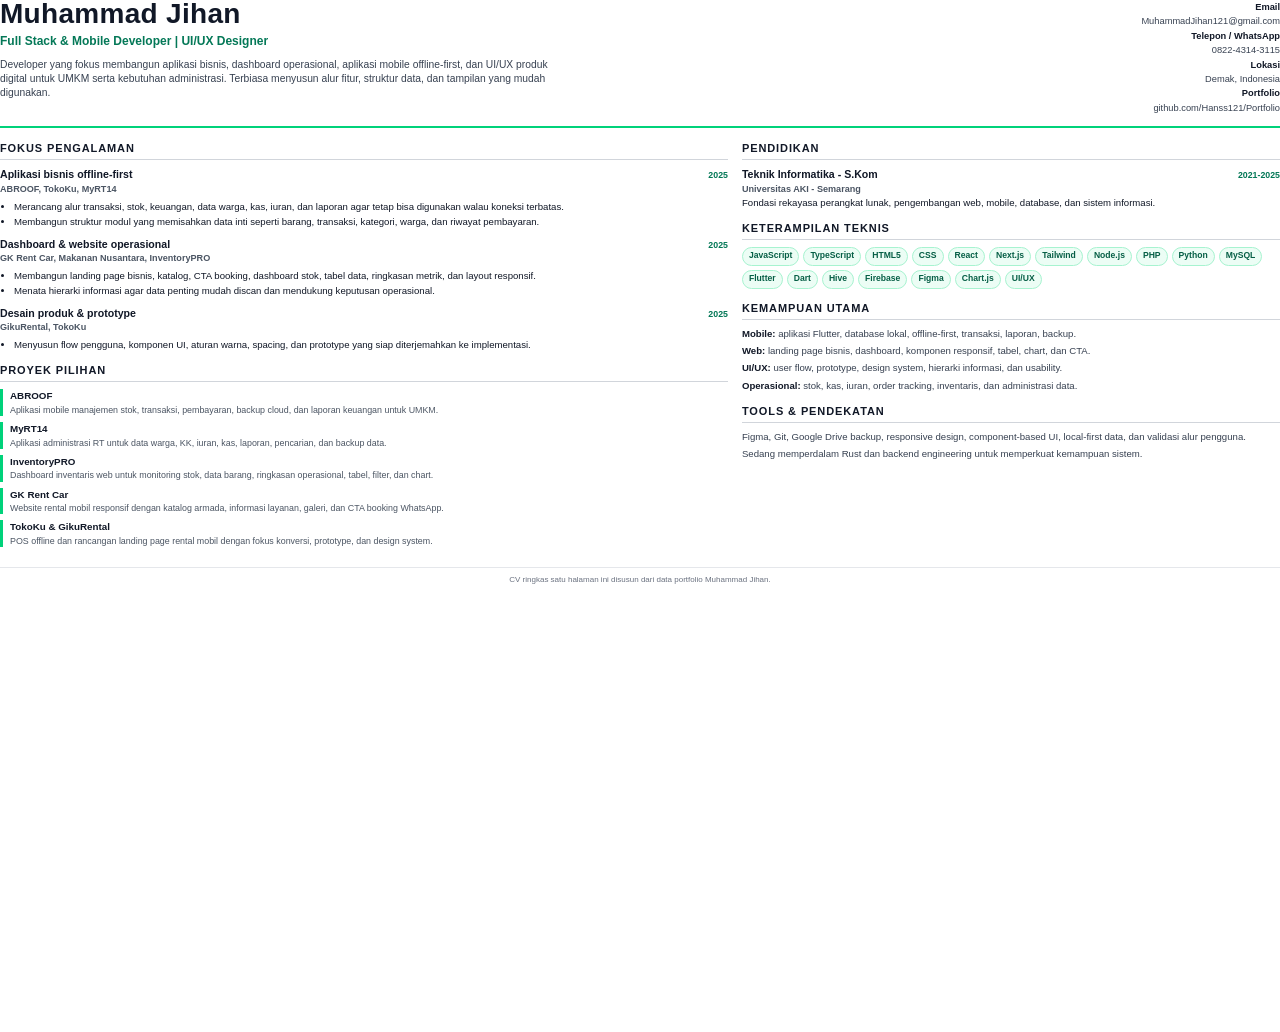
==== documents/muhammad-jihan-cv.html @ dbad5e5a "Add downloadable CV" ====
<!doctype html>
<html lang="id">
  <head>
    <meta charset="UTF-8" />
    <meta name="viewport" content="width=device-width, initial-scale=1.0" />
    <title>CV Muhammad Jihan</title>
    <style>
      @page {
        size: A4;
        margin: 12mm;
      }

      * {
        box-sizing: border-box;
      }

      body {
        color: #111827;
        font-family: Arial, Helvetica, sans-serif;
        font-size: 9.6px;
        line-height: 1.38;
        margin: 0;
      }

      h1,
      h2,
      h3,
      p {
        margin: 0;
      }

      .page {
        min-height: 273mm;
      }

      .header {
        align-items: flex-start;
        border-bottom: 2px solid #00d27a;
        display: flex;
        gap: 18px;
        justify-content: space-between;
        padding-bottom: 11px;
      }

      .name {
        font-size: 28px;
        font-weight: 800;
        letter-spacing: 0.3px;
        line-height: 1;
      }

      .role {
        color: #047857;
        font-size: 12px;
        font-weight: 700;
        margin-top: 5px;
      }

      .summary {
        color: #374151;
        font-size: 10.3px;
        margin-top: 8px;
        max-width: 560px;
      }

      .contact {
        color: #374151;
        font-size: 9.3px;
        line-height: 1.55;
        min-width: 210px;
        text-align: right;
      }

      .contact strong {
        color: #111827;
      }

      .grid {
        display: grid;
        gap: 14px;
        grid-template-columns: 1.15fr 0.85fr;
        margin-top: 13px;
      }

      .section {
        margin-bottom: 12px;
      }

      .section-title {
        border-bottom: 1px solid #d1d5db;
        color: #111827;
        font-size: 11px;
        font-weight: 800;
        letter-spacing: 0.9px;
        margin-bottom: 7px;
        padding-bottom: 3px;
        text-transform: uppercase;
      }

      .item {
        margin-bottom: 8px;
      }

      .item-head {
        align-items: baseline;
        display: flex;
        gap: 8px;
        justify-content: space-between;
      }

      .item-title {
        font-size: 10.6px;
        font-weight: 800;
      }

      .item-meta {
        color: #047857;
        font-size: 8.8px;
        font-weight: 700;
        white-space: nowrap;
      }

      .item-subtitle {
        color: #4b5563;
        font-size: 9.1px;
        font-weight: 700;
        margin-top: 1px;
      }

      ul {
        margin: 4px 0 0;
        padding-left: 14px;
      }

      li {
        margin-bottom: 2.5px;
      }

      .tags {
        display: flex;
        flex-wrap: wrap;
        gap: 4px;
      }

      .tag {
        background: #ecfdf5;
        border: 1px solid #a7f3d0;
        border-radius: 999px;
        color: #065f46;
        font-size: 8.6px;
        font-weight: 700;
        padding: 2.5px 6px;
      }

      .compact-list {
        color: #374151;
        display: grid;
        gap: 4px;
      }

      .compact-list strong {
        color: #111827;
      }

      .project-line {
        border-left: 3px solid #00d27a;
        margin-bottom: 6px;
        padding-left: 7px;
      }

      .project-line strong {
        display: block;
        font-size: 9.8px;
      }

      .project-line span {
        color: #4b5563;
        display: block;
        font-size: 8.9px;
        margin-top: 1px;
      }

      .footer-note {
        border-top: 1px solid #e5e7eb;
        color: #6b7280;
        font-size: 8px;
        margin-top: 8px;
        padding-top: 6px;
        text-align: center;
      }
    </style>
  </head>
  <body>
    <main class="page">
      <header class="header">
        <div>
          <h1 class="name">Muhammad Jihan</h1>
          <p class="role">Full Stack & Mobile Developer | UI/UX Designer</p>
          <p class="summary">
            Developer yang fokus membangun aplikasi bisnis, dashboard operasional, aplikasi mobile offline-first, dan UI/UX produk digital untuk UMKM serta kebutuhan administrasi. Terbiasa menyusun alur fitur, struktur data, dan tampilan yang mudah digunakan.
          </p>
        </div>
        <div class="contact">
          <p><strong>Email</strong><br />MuhammadJihan121@gmail.com</p>
          <p><strong>Telepon / WhatsApp</strong><br />0822-4314-3115</p>
          <p><strong>Lokasi</strong><br />Demak, Indonesia</p>
          <p><strong>Portfolio</strong><br />github.com/Hanss121/Portfolio</p>
        </div>
      </header>

      <div class="grid">
        <section>
          <div class="section">
            <h2 class="section-title">Fokus Pengalaman</h2>
            <div class="item">
              <div class="item-head">
                <h3 class="item-title">Aplikasi bisnis offline-first</h3>
                <span class="item-meta">2025</span>
              </div>
              <p class="item-subtitle">ABROOF, TokoKu, MyRT14</p>
              <ul>
                <li>Merancang alur transaksi, stok, keuangan, data warga, kas, iuran, dan laporan agar tetap bisa digunakan walau koneksi terbatas.</li>
                <li>Membangun struktur modul yang memisahkan data inti seperti barang, transaksi, kategori, warga, dan riwayat pembayaran.</li>
              </ul>
            </div>
            <div class="item">
              <div class="item-head">
                <h3 class="item-title">Dashboard & website operasional</h3>
                <span class="item-meta">2025</span>
              </div>
              <p class="item-subtitle">GK Rent Car, Makanan Nusantara, InventoryPRO</p>
              <ul>
                <li>Membangun landing page bisnis, katalog, CTA booking, dashboard stok, tabel data, ringkasan metrik, dan layout responsif.</li>
                <li>Menata hierarki informasi agar data penting mudah discan dan mendukung keputusan operasional.</li>
              </ul>
            </div>
            <div class="item">
              <div class="item-head">
                <h3 class="item-title">Desain produk & prototype</h3>
                <span class="item-meta">2025</span>
              </div>
              <p class="item-subtitle">GikuRental, TokoKu</p>
              <ul>
                <li>Menyusun flow pengguna, komponen UI, aturan warna, spacing, dan prototype yang siap diterjemahkan ke implementasi.</li>
              </ul>
            </div>
          </div>

          <div class="section">
            <h2 class="section-title">Proyek Pilihan</h2>
            <div class="project-line">
              <strong>ABROOF</strong>
              <span>Aplikasi mobile manajemen stok, transaksi, pembayaran, backup cloud, dan laporan keuangan untuk UMKM.</span>
            </div>
            <div class="project-line">
              <strong>MyRT14</strong>
              <span>Aplikasi administrasi RT untuk data warga, KK, iuran, kas, laporan, pencarian, dan backup data.</span>
            </div>
            <div class="project-line">
              <strong>InventoryPRO</strong>
              <span>Dashboard inventaris web untuk monitoring stok, data barang, ringkasan operasional, tabel, filter, dan chart.</span>
            </div>
            <div class="project-line">
              <strong>GK Rent Car</strong>
              <span>Website rental mobil responsif dengan katalog armada, informasi layanan, galeri, dan CTA booking WhatsApp.</span>
            </div>
            <div class="project-line">
              <strong>TokoKu & GikuRental</strong>
              <span>POS offline dan rancangan landing page rental mobil dengan fokus konversi, prototype, dan design system.</span>
            </div>
          </div>
        </section>

        <aside>
          <div class="section">
            <h2 class="section-title">Pendidikan</h2>
            <div class="item">
              <div class="item-head">
                <h3 class="item-title">Teknik Informatika - S.Kom</h3>
                <span class="item-meta">2021-2025</span>
              </div>
              <p class="item-subtitle">Universitas AKI - Semarang</p>
              <p>Fondasi rekayasa perangkat lunak, pengembangan web, mobile, database, dan sistem informasi.</p>
            </div>
          </div>

          <div class="section">
            <h2 class="section-title">Keterampilan Teknis</h2>
            <div class="tags">
              <span class="tag">JavaScript</span>
              <span class="tag">TypeScript</span>
              <span class="tag">HTML5</span>
              <span class="tag">CSS</span>
              <span class="tag">React</span>
              <span class="tag">Next.js</span>
              <span class="tag">Tailwind</span>
              <span class="tag">Node.js</span>
              <span class="tag">PHP</span>
              <span class="tag">Python</span>
              <span class="tag">MySQL</span>
              <span class="tag">Flutter</span>
              <span class="tag">Dart</span>
              <span class="tag">Hive</span>
              <span class="tag">Firebase</span>
              <span class="tag">Figma</span>
              <span class="tag">Chart.js</span>
              <span class="tag">UI/UX</span>
            </div>
          </div>

          <div class="section">
            <h2 class="section-title">Kemampuan Utama</h2>
            <div class="compact-list">
              <p><strong>Mobile:</strong> aplikasi Flutter, database lokal, offline-first, transaksi, laporan, backup.</p>
              <p><strong>Web:</strong> landing page bisnis, dashboard, komponen responsif, tabel, chart, dan CTA.</p>
              <p><strong>UI/UX:</strong> user flow, prototype, design system, hierarki informasi, dan usability.</p>
              <p><strong>Operasional:</strong> stok, kas, iuran, order tracking, inventaris, dan administrasi data.</p>
            </div>
          </div>

          <div class="section">
            <h2 class="section-title">Tools & Pendekatan</h2>
            <div class="compact-list">
              <p>Figma, Git, Google Drive backup, responsive design, component-based UI, local-first data, dan validasi alur pengguna.</p>
              <p>Sedang memperdalam Rust dan backend engineering untuk memperkuat kemampuan sistem.</p>
            </div>
          </div>
        </aside>
      </div>

      <p class="footer-note">CV ringkas satu halaman ini disusun dari data portfolio Muhammad Jihan.</p>
    </main>
  </body>
</html>
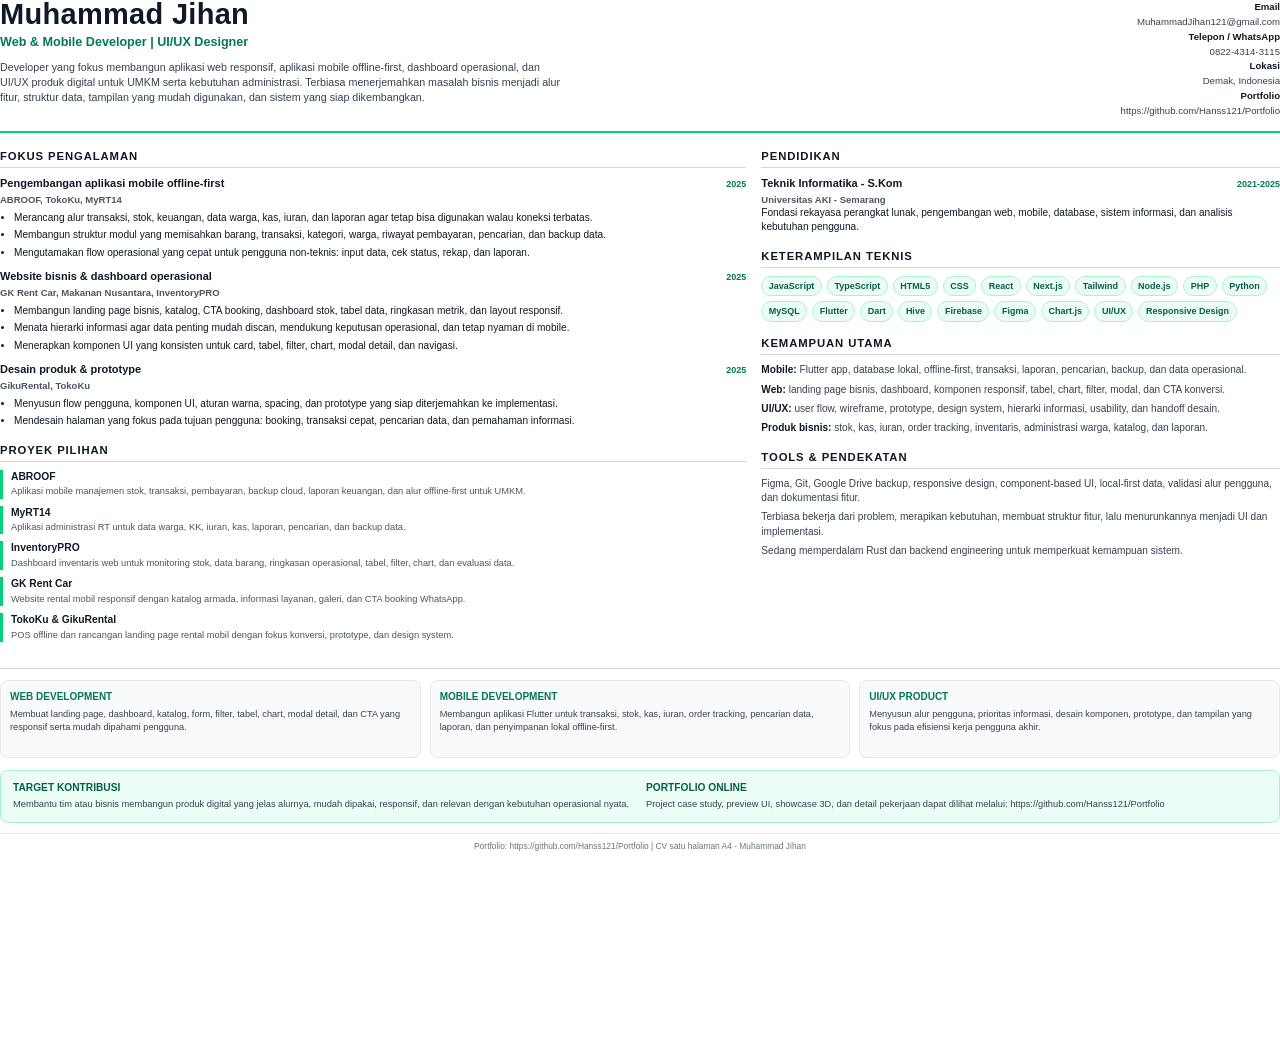
==== commit dc8a18cd: "Refine one-page CV" ====
--- a/documents/muhammad-jihan-cv.html
+++ b/documents/muhammad-jihan-cv.html
@@ -7,7 +7,7 @@
     <style>
       @page {
         size: A4;
-        margin: 12mm;
+        margin: 11mm;
       }
 
       * {
@@ -17,8 +17,8 @@
       body {
         color: #111827;
         font-family: Arial, Helvetica, sans-serif;
-        font-size: 9.6px;
-        line-height: 1.38;
+        font-size: 10.1px;
+        line-height: 1.42;
         margin: 0;
       }
 
@@ -30,7 +30,7 @@
       }
 
       .page {
-        min-height: 273mm;
+        min-height: 275mm;
       }
 
       .header {
@@ -39,11 +39,11 @@
         display: flex;
         gap: 18px;
         justify-content: space-between;
-        padding-bottom: 11px;
+        padding-bottom: 12px;
       }
 
       .name {
-        font-size: 28px;
+        font-size: 29px;
         font-weight: 800;
         letter-spacing: 0.3px;
         line-height: 1;
@@ -51,21 +51,21 @@
 
       .role {
         color: #047857;
-        font-size: 12px;
+        font-size: 12.6px;
         font-weight: 700;
         margin-top: 5px;
       }
 
       .summary {
         color: #374151;
-        font-size: 10.3px;
+        font-size: 10.7px;
         margin-top: 8px;
         max-width: 560px;
       }
 
       .contact {
         color: #374151;
-        font-size: 9.3px;
+        font-size: 9.6px;
         line-height: 1.55;
         min-width: 210px;
         text-align: right;
@@ -77,28 +77,28 @@
 
       .grid {
         display: grid;
-        gap: 14px;
-        grid-template-columns: 1.15fr 0.85fr;
-        margin-top: 13px;
+        gap: 15px;
+        grid-template-columns: 1.18fr 0.82fr;
+        margin-top: 15px;
       }
 
       .section {
-        margin-bottom: 12px;
+        margin-bottom: 13px;
       }
 
       .section-title {
         border-bottom: 1px solid #d1d5db;
         color: #111827;
-        font-size: 11px;
+        font-size: 11.3px;
         font-weight: 800;
         letter-spacing: 0.9px;
-        margin-bottom: 7px;
+        margin-bottom: 8px;
         padding-bottom: 3px;
         text-transform: uppercase;
       }
 
       .item {
-        margin-bottom: 8px;
+        margin-bottom: 9px;
       }
 
       .item-head {
@@ -109,37 +109,37 @@
       }
 
       .item-title {
-        font-size: 10.6px;
+        font-size: 11px;
         font-weight: 800;
       }
 
       .item-meta {
         color: #047857;
-        font-size: 8.8px;
+        font-size: 9px;
         font-weight: 700;
         white-space: nowrap;
       }
 
       .item-subtitle {
         color: #4b5563;
-        font-size: 9.1px;
+        font-size: 9.5px;
         font-weight: 700;
         margin-top: 1px;
       }
 
       ul {
-        margin: 4px 0 0;
+        margin: 5px 0 0;
         padding-left: 14px;
       }
 
       li {
-        margin-bottom: 2.5px;
+        margin-bottom: 3px;
       }
 
       .tags {
         display: flex;
         flex-wrap: wrap;
-        gap: 4px;
+        gap: 5px;
       }
 
       .tag {
@@ -147,15 +147,15 @@
         border: 1px solid #a7f3d0;
         border-radius: 999px;
         color: #065f46;
-        font-size: 8.6px;
+        font-size: 9px;
         font-weight: 700;
-        padding: 2.5px 6px;
+        padding: 3px 6.5px;
       }
 
       .compact-list {
         color: #374151;
         display: grid;
-        gap: 4px;
+        gap: 5px;
       }
 
       .compact-list strong {
@@ -164,29 +164,83 @@
 
       .project-line {
         border-left: 3px solid #00d27a;
-        margin-bottom: 6px;
-        padding-left: 7px;
+        margin-bottom: 7px;
+        padding-left: 8px;
       }
 
       .project-line strong {
         display: block;
-        font-size: 9.8px;
+        font-size: 10.3px;
       }
 
       .project-line span {
         color: #4b5563;
         display: block;
-        font-size: 8.9px;
+        font-size: 9.3px;
         margin-top: 1px;
       }
 
       .footer-note {
         border-top: 1px solid #e5e7eb;
         color: #6b7280;
-        font-size: 8px;
-        margin-top: 8px;
-        padding-top: 6px;
+        font-size: 8.4px;
+        margin-top: 10px;
+        padding-top: 7px;
         text-align: center;
+      }
+
+      .bottom-grid {
+        border-top: 1px solid #d1d5db;
+        display: grid;
+        gap: 9px;
+        grid-template-columns: repeat(3, 1fr);
+        margin-top: 13px;
+        padding-top: 11px;
+      }
+
+      .bottom-card {
+        background: #f9fafb;
+        border: 1px solid #e5e7eb;
+        border-radius: 8px;
+        min-height: 78px;
+        padding: 9px;
+      }
+
+      .bottom-card strong {
+        color: #047857;
+        display: block;
+        font-size: 10px;
+        margin-bottom: 4px;
+        text-transform: uppercase;
+      }
+
+      .bottom-card p {
+        color: #374151;
+        font-size: 9.2px;
+      }
+
+      .focus-strip {
+        background: #ecfdf5;
+        border: 1px solid #a7f3d0;
+        border-radius: 8px;
+        display: grid;
+        gap: 12px;
+        grid-template-columns: 1fr 1fr;
+        margin-top: 12px;
+        padding: 10px 12px;
+      }
+
+      .focus-strip strong {
+        color: #065f46;
+        display: block;
+        font-size: 10.2px;
+        margin-bottom: 3px;
+        text-transform: uppercase;
+      }
+
+      .focus-strip p {
+        color: #374151;
+        font-size: 9.3px;
       }
     </style>
   </head>
@@ -195,16 +249,16 @@
       <header class="header">
         <div>
           <h1 class="name">Muhammad Jihan</h1>
-          <p class="role">Full Stack & Mobile Developer | UI/UX Designer</p>
+          <p class="role">Web & Mobile Developer | UI/UX Designer</p>
           <p class="summary">
-            Developer yang fokus membangun aplikasi bisnis, dashboard operasional, aplikasi mobile offline-first, dan UI/UX produk digital untuk UMKM serta kebutuhan administrasi. Terbiasa menyusun alur fitur, struktur data, dan tampilan yang mudah digunakan.
+            Developer yang fokus membangun aplikasi web responsif, aplikasi mobile offline-first, dashboard operasional, dan UI/UX produk digital untuk UMKM serta kebutuhan administrasi. Terbiasa menerjemahkan masalah bisnis menjadi alur fitur, struktur data, tampilan yang mudah digunakan, dan sistem yang siap dikembangkan.
           </p>
         </div>
         <div class="contact">
           <p><strong>Email</strong><br />MuhammadJihan121@gmail.com</p>
           <p><strong>Telepon / WhatsApp</strong><br />0822-4314-3115</p>
           <p><strong>Lokasi</strong><br />Demak, Indonesia</p>
-          <p><strong>Portfolio</strong><br />github.com/Hanss121/Portfolio</p>
+          <p><strong>Portfolio</strong><br />https://github.com/Hanss121/Portfolio</p>
         </div>
       </header>
 
@@ -214,24 +268,26 @@
             <h2 class="section-title">Fokus Pengalaman</h2>
             <div class="item">
               <div class="item-head">
-                <h3 class="item-title">Aplikasi bisnis offline-first</h3>
+                <h3 class="item-title">Pengembangan aplikasi mobile offline-first</h3>
                 <span class="item-meta">2025</span>
               </div>
               <p class="item-subtitle">ABROOF, TokoKu, MyRT14</p>
               <ul>
                 <li>Merancang alur transaksi, stok, keuangan, data warga, kas, iuran, dan laporan agar tetap bisa digunakan walau koneksi terbatas.</li>
-                <li>Membangun struktur modul yang memisahkan data inti seperti barang, transaksi, kategori, warga, dan riwayat pembayaran.</li>
+                <li>Membangun struktur modul yang memisahkan barang, transaksi, kategori, warga, riwayat pembayaran, pencarian, dan backup data.</li>
+                <li>Mengutamakan flow operasional yang cepat untuk pengguna non-teknis: input data, cek status, rekap, dan laporan.</li>
               </ul>
             </div>
             <div class="item">
               <div class="item-head">
-                <h3 class="item-title">Dashboard & website operasional</h3>
+                <h3 class="item-title">Website bisnis & dashboard operasional</h3>
                 <span class="item-meta">2025</span>
               </div>
               <p class="item-subtitle">GK Rent Car, Makanan Nusantara, InventoryPRO</p>
               <ul>
                 <li>Membangun landing page bisnis, katalog, CTA booking, dashboard stok, tabel data, ringkasan metrik, dan layout responsif.</li>
-                <li>Menata hierarki informasi agar data penting mudah discan dan mendukung keputusan operasional.</li>
+                <li>Menata hierarki informasi agar data penting mudah discan, mendukung keputusan operasional, dan tetap nyaman di mobile.</li>
+                <li>Menerapkan komponen UI yang konsisten untuk card, tabel, filter, chart, modal detail, dan navigasi.</li>
               </ul>
             </div>
             <div class="item">
@@ -242,6 +298,7 @@
               <p class="item-subtitle">GikuRental, TokoKu</p>
               <ul>
                 <li>Menyusun flow pengguna, komponen UI, aturan warna, spacing, dan prototype yang siap diterjemahkan ke implementasi.</li>
+                <li>Mendesain halaman yang fokus pada tujuan pengguna: booking, transaksi cepat, pencarian data, dan pemahaman informasi.</li>
               </ul>
             </div>
           </div>
@@ -250,7 +307,7 @@
             <h2 class="section-title">Proyek Pilihan</h2>
             <div class="project-line">
               <strong>ABROOF</strong>
-              <span>Aplikasi mobile manajemen stok, transaksi, pembayaran, backup cloud, dan laporan keuangan untuk UMKM.</span>
+              <span>Aplikasi mobile manajemen stok, transaksi, pembayaran, backup cloud, laporan keuangan, dan alur offline-first untuk UMKM.</span>
             </div>
             <div class="project-line">
               <strong>MyRT14</strong>
@@ -258,7 +315,7 @@
             </div>
             <div class="project-line">
               <strong>InventoryPRO</strong>
-              <span>Dashboard inventaris web untuk monitoring stok, data barang, ringkasan operasional, tabel, filter, dan chart.</span>
+              <span>Dashboard inventaris web untuk monitoring stok, data barang, ringkasan operasional, tabel, filter, chart, dan evaluasi data.</span>
             </div>
             <div class="project-line">
               <strong>GK Rent Car</strong>
@@ -280,7 +337,7 @@
                 <span class="item-meta">2021-2025</span>
               </div>
               <p class="item-subtitle">Universitas AKI - Semarang</p>
-              <p>Fondasi rekayasa perangkat lunak, pengembangan web, mobile, database, dan sistem informasi.</p>
+              <p>Fondasi rekayasa perangkat lunak, pengembangan web, mobile, database, sistem informasi, dan analisis kebutuhan pengguna.</p>
             </div>
           </div>
 
@@ -305,30 +362,58 @@
               <span class="tag">Figma</span>
               <span class="tag">Chart.js</span>
               <span class="tag">UI/UX</span>
+              <span class="tag">Responsive Design</span>
             </div>
           </div>
 
           <div class="section">
             <h2 class="section-title">Kemampuan Utama</h2>
             <div class="compact-list">
-              <p><strong>Mobile:</strong> aplikasi Flutter, database lokal, offline-first, transaksi, laporan, backup.</p>
-              <p><strong>Web:</strong> landing page bisnis, dashboard, komponen responsif, tabel, chart, dan CTA.</p>
-              <p><strong>UI/UX:</strong> user flow, prototype, design system, hierarki informasi, dan usability.</p>
-              <p><strong>Operasional:</strong> stok, kas, iuran, order tracking, inventaris, dan administrasi data.</p>
+              <p><strong>Mobile:</strong> Flutter app, database lokal, offline-first, transaksi, laporan, pencarian, backup, dan data operasional.</p>
+              <p><strong>Web:</strong> landing page bisnis, dashboard, komponen responsif, tabel, chart, filter, modal, dan CTA konversi.</p>
+              <p><strong>UI/UX:</strong> user flow, wireframe, prototype, design system, hierarki informasi, usability, dan handoff desain.</p>
+              <p><strong>Produk bisnis:</strong> stok, kas, iuran, order tracking, inventaris, administrasi warga, katalog, dan laporan.</p>
             </div>
           </div>
 
           <div class="section">
             <h2 class="section-title">Tools & Pendekatan</h2>
             <div class="compact-list">
-              <p>Figma, Git, Google Drive backup, responsive design, component-based UI, local-first data, dan validasi alur pengguna.</p>
+              <p>Figma, Git, Google Drive backup, responsive design, component-based UI, local-first data, validasi alur pengguna, dan dokumentasi fitur.</p>
+              <p>Terbiasa bekerja dari problem, merapikan kebutuhan, membuat struktur fitur, lalu menurunkannya menjadi UI dan implementasi.</p>
               <p>Sedang memperdalam Rust dan backend engineering untuk memperkuat kemampuan sistem.</p>
             </div>
           </div>
         </aside>
       </div>
 
-      <p class="footer-note">CV ringkas satu halaman ini disusun dari data portfolio Muhammad Jihan.</p>
+      <section class="bottom-grid" aria-label="Highlight kompetensi">
+        <div class="bottom-card">
+          <strong>Web Development</strong>
+          <p>Membuat landing page, dashboard, katalog, form, filter, tabel, chart, modal detail, dan CTA yang responsif serta mudah dipahami pengguna.</p>
+        </div>
+        <div class="bottom-card">
+          <strong>Mobile Development</strong>
+          <p>Membangun aplikasi Flutter untuk transaksi, stok, kas, iuran, order tracking, pencarian data, laporan, dan penyimpanan lokal offline-first.</p>
+        </div>
+        <div class="bottom-card">
+          <strong>UI/UX Product</strong>
+          <p>Menyusun alur pengguna, prioritas informasi, desain komponen, prototype, dan tampilan yang fokus pada efisiensi kerja pengguna akhir.</p>
+        </div>
+      </section>
+
+      <section class="focus-strip" aria-label="Target kontribusi">
+        <div>
+          <strong>Target Kontribusi</strong>
+          <p>Membantu tim atau bisnis membangun produk digital yang jelas alurnya, mudah dipakai, responsif, dan relevan dengan kebutuhan operasional nyata.</p>
+        </div>
+        <div>
+          <strong>Portfolio Online</strong>
+          <p>Project case study, preview UI, showcase 3D, dan detail pekerjaan dapat dilihat melalui: https://github.com/Hanss121/Portfolio</p>
+        </div>
+      </section>
+
+      <p class="footer-note">Portfolio: https://github.com/Hanss121/Portfolio | CV satu halaman A4 - Muhammad Jihan</p>
     </main>
   </body>
 </html>
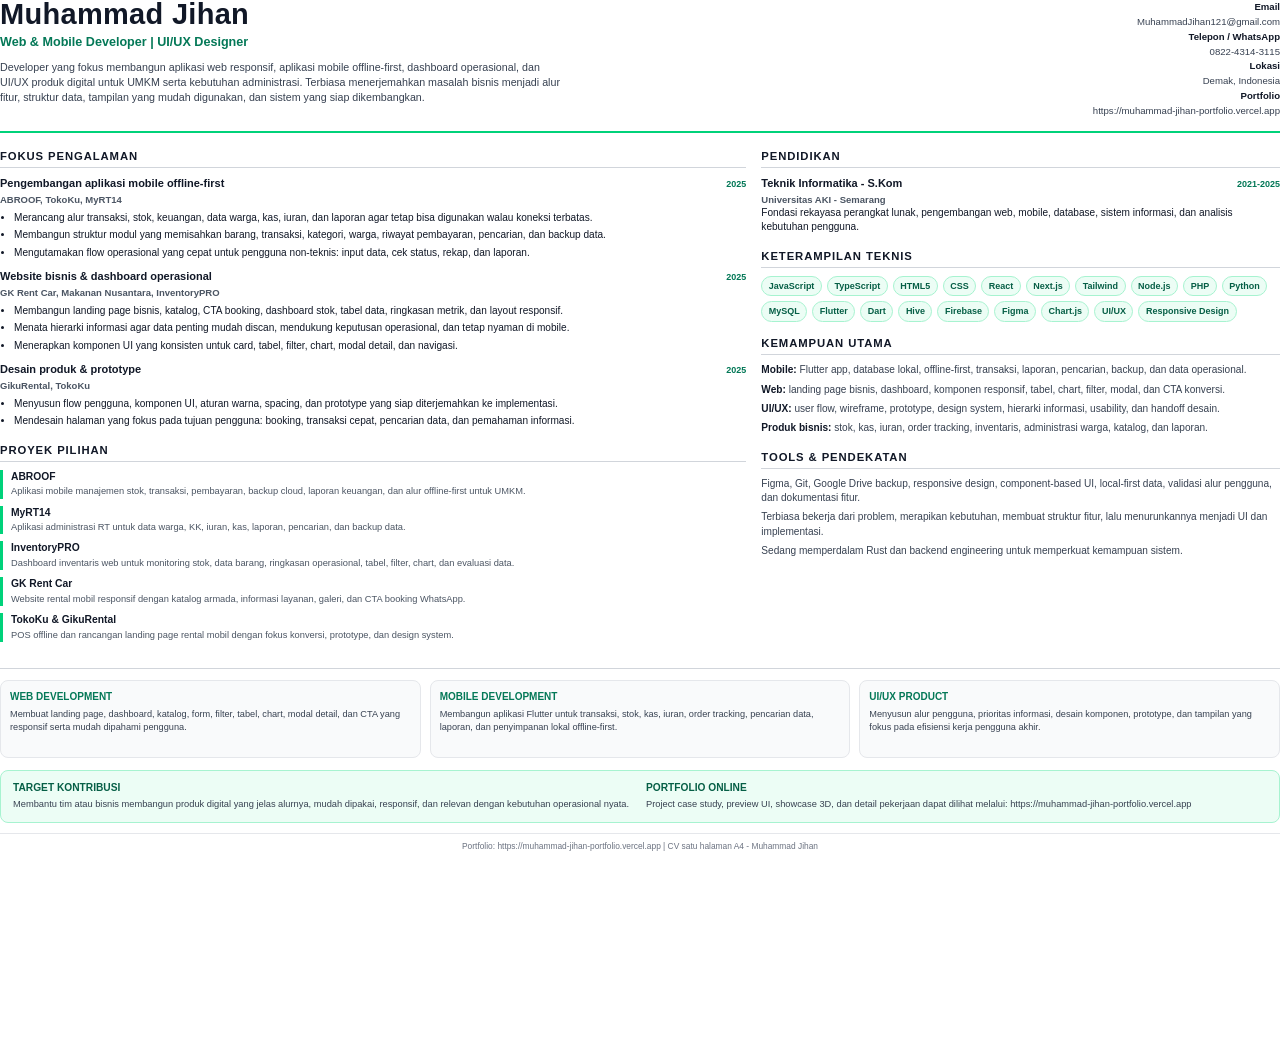
==== commit c3bec701: "Update CV portfolio link" ====
--- a/documents/muhammad-jihan-cv.html
+++ b/documents/muhammad-jihan-cv.html
@@ -258,7 +258,7 @@
           <p><strong>Email</strong><br />MuhammadJihan121@gmail.com</p>
           <p><strong>Telepon / WhatsApp</strong><br />0822-4314-3115</p>
           <p><strong>Lokasi</strong><br />Demak, Indonesia</p>
-          <p><strong>Portfolio</strong><br />https://github.com/Hanss121/Portfolio</p>
+          <p><strong>Portfolio</strong><br />https://muhammad-jihan-portfolio.vercel.app</p>
         </div>
       </header>
 
@@ -409,11 +409,11 @@
         </div>
         <div>
           <strong>Portfolio Online</strong>
-          <p>Project case study, preview UI, showcase 3D, dan detail pekerjaan dapat dilihat melalui: https://github.com/Hanss121/Portfolio</p>
+          <p>Project case study, preview UI, showcase 3D, dan detail pekerjaan dapat dilihat melalui: https://muhammad-jihan-portfolio.vercel.app</p>
         </div>
       </section>
 
-      <p class="footer-note">Portfolio: https://github.com/Hanss121/Portfolio | CV satu halaman A4 - Muhammad Jihan</p>
+      <p class="footer-note">Portfolio: https://muhammad-jihan-portfolio.vercel.app | CV satu halaman A4 - Muhammad Jihan</p>
     </main>
   </body>
 </html>
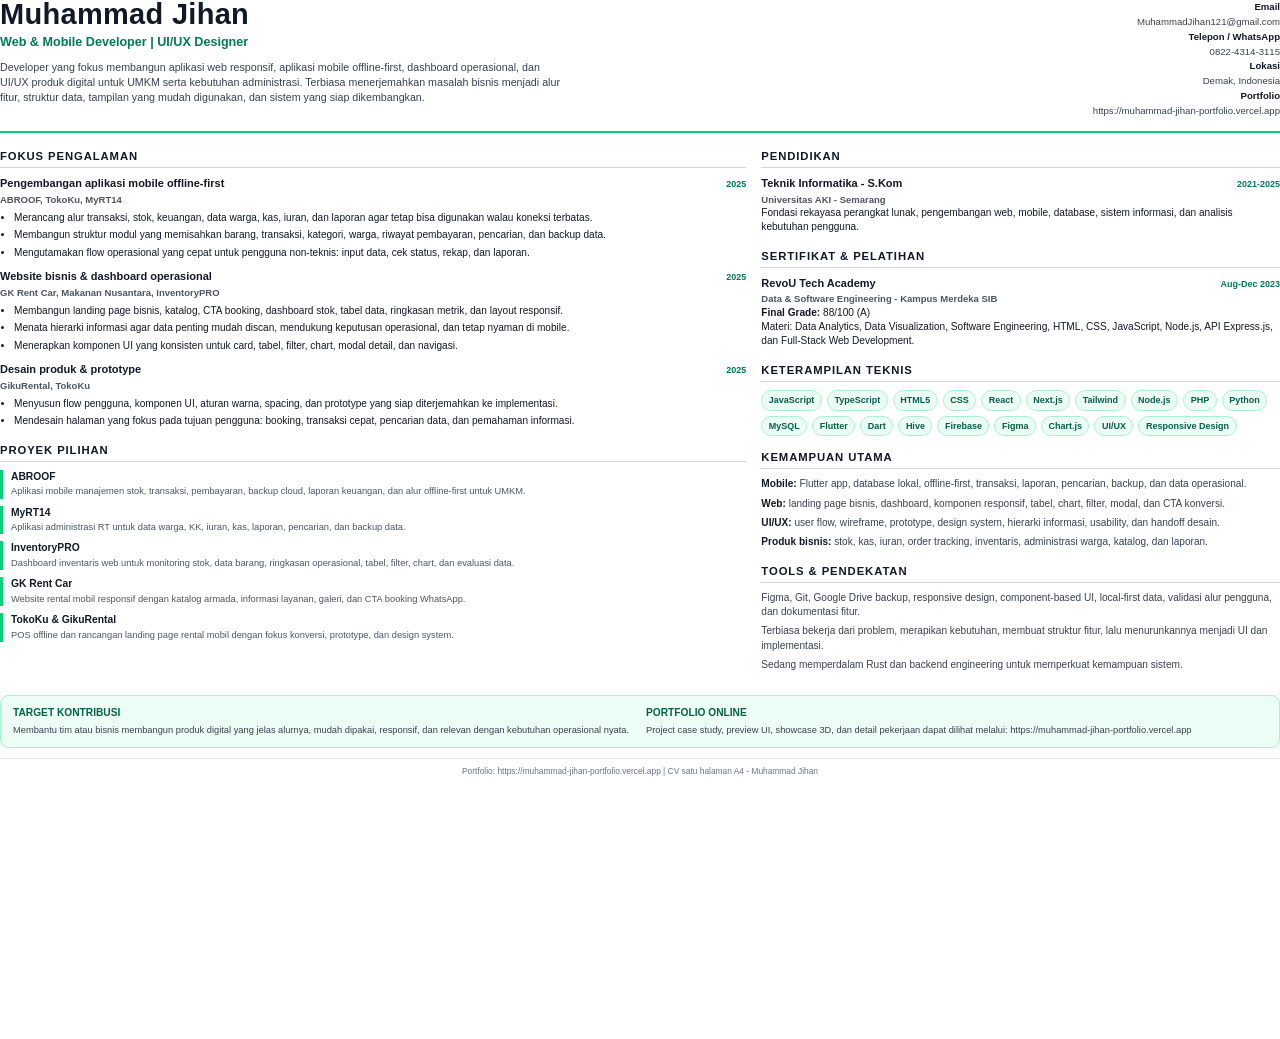
==== commit 16deb5d2: "Add RevoU training to CV" ====
--- a/documents/muhammad-jihan-cv.html
+++ b/documents/muhammad-jihan-cv.html
@@ -189,36 +189,6 @@
         text-align: center;
       }
 
-      .bottom-grid {
-        border-top: 1px solid #d1d5db;
-        display: grid;
-        gap: 9px;
-        grid-template-columns: repeat(3, 1fr);
-        margin-top: 13px;
-        padding-top: 11px;
-      }
-
-      .bottom-card {
-        background: #f9fafb;
-        border: 1px solid #e5e7eb;
-        border-radius: 8px;
-        min-height: 78px;
-        padding: 9px;
-      }
-
-      .bottom-card strong {
-        color: #047857;
-        display: block;
-        font-size: 10px;
-        margin-bottom: 4px;
-        text-transform: uppercase;
-      }
-
-      .bottom-card p {
-        color: #374151;
-        font-size: 9.2px;
-      }
-
       .focus-strip {
         background: #ecfdf5;
         border: 1px solid #a7f3d0;
@@ -226,7 +196,7 @@
         display: grid;
         gap: 12px;
         grid-template-columns: 1fr 1fr;
-        margin-top: 12px;
+        margin-top: 10px;
         padding: 10px 12px;
       }
 
@@ -338,6 +308,19 @@
               </div>
               <p class="item-subtitle">Universitas AKI - Semarang</p>
               <p>Fondasi rekayasa perangkat lunak, pengembangan web, mobile, database, sistem informasi, dan analisis kebutuhan pengguna.</p>
+            </div>
+          </div>
+
+          <div class="section">
+            <h2 class="section-title">Sertifikat & Pelatihan</h2>
+            <div class="item">
+              <div class="item-head">
+                <h3 class="item-title">RevoU Tech Academy</h3>
+                <span class="item-meta">Aug-Dec 2023</span>
+              </div>
+              <p class="item-subtitle">Data & Software Engineering - Kampus Merdeka SIB</p>
+              <p><strong>Final Grade:</strong> 88/100 (A)</p>
+              <p>Materi: Data Analytics, Data Visualization, Software Engineering, HTML, CSS, JavaScript, Node.js, API Express.js, dan Full-Stack Web Development.</p>
             </div>
           </div>
 
@@ -387,21 +370,6 @@
         </aside>
       </div>
 
-      <section class="bottom-grid" aria-label="Highlight kompetensi">
-        <div class="bottom-card">
-          <strong>Web Development</strong>
-          <p>Membuat landing page, dashboard, katalog, form, filter, tabel, chart, modal detail, dan CTA yang responsif serta mudah dipahami pengguna.</p>
-        </div>
-        <div class="bottom-card">
-          <strong>Mobile Development</strong>
-          <p>Membangun aplikasi Flutter untuk transaksi, stok, kas, iuran, order tracking, pencarian data, laporan, dan penyimpanan lokal offline-first.</p>
-        </div>
-        <div class="bottom-card">
-          <strong>UI/UX Product</strong>
-          <p>Menyusun alur pengguna, prioritas informasi, desain komponen, prototype, dan tampilan yang fokus pada efisiensi kerja pengguna akhir.</p>
-        </div>
-      </section>
-
       <section class="focus-strip" aria-label="Target kontribusi">
         <div>
           <strong>Target Kontribusi</strong>
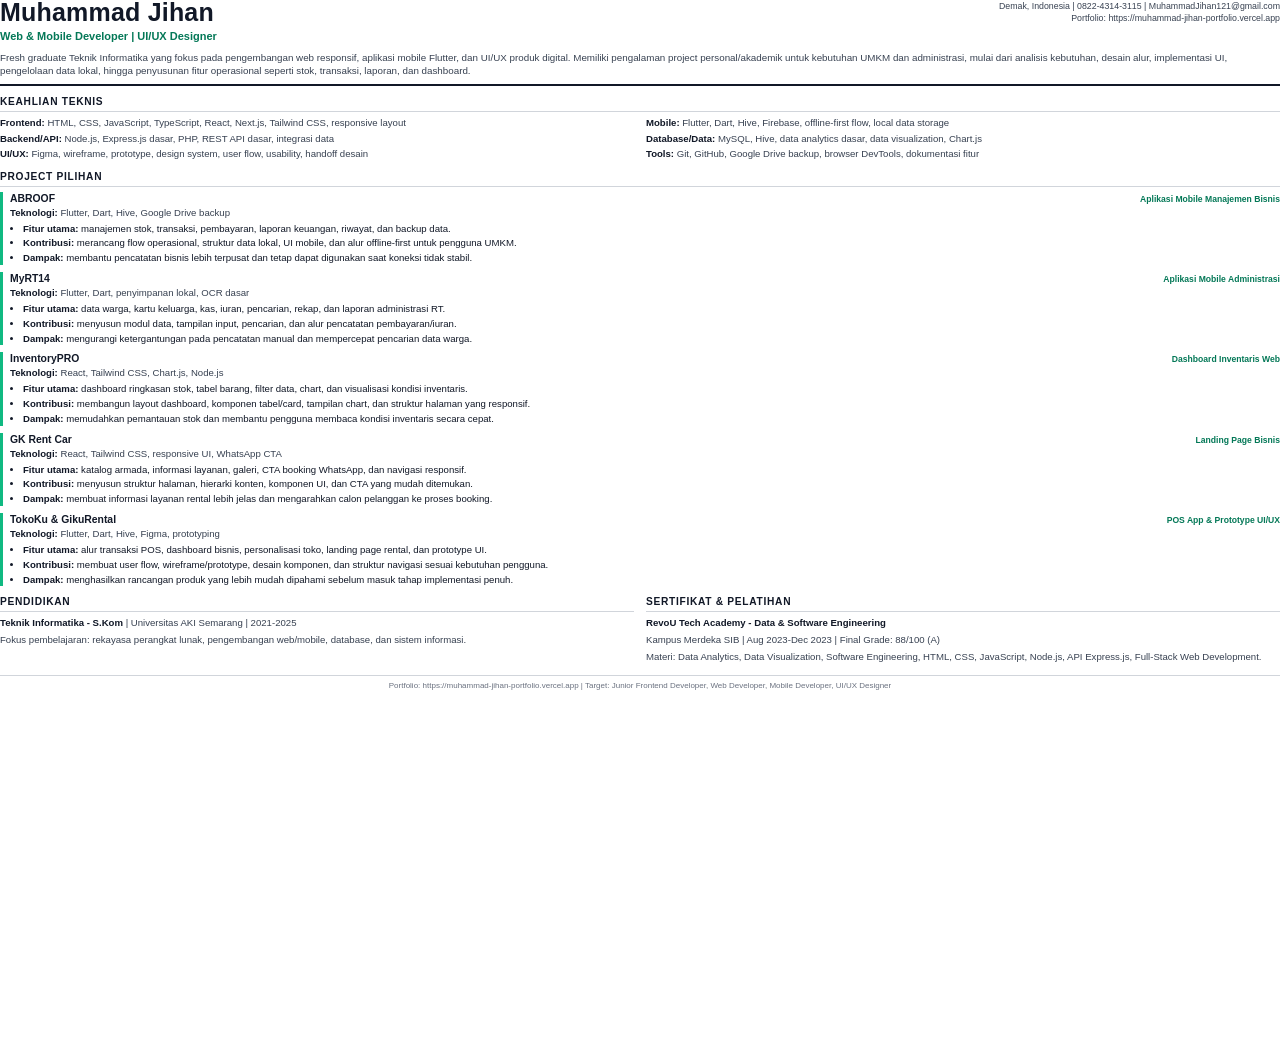
==== commit ff301b0c: "Make CV more recruiter friendly" ====
--- a/documents/muhammad-jihan-cv.html
+++ b/documents/muhammad-jihan-cv.html
@@ -7,7 +7,7 @@
     <style>
       @page {
         size: A4;
-        margin: 11mm;
+        margin: 10mm;
       }
 
       * {
@@ -17,8 +17,8 @@
       body {
         color: #111827;
         font-family: Arial, Helvetica, sans-serif;
-        font-size: 10.1px;
-        line-height: 1.42;
+        font-size: 9.6px;
+        line-height: 1.34;
         margin: 0;
       }
 
@@ -30,358 +30,253 @@
       }
 
       .page {
-        min-height: 275mm;
+        min-height: 277mm;
       }
 
       .header {
+        border-bottom: 2px solid #111827;
+        padding-bottom: 7px;
+      }
+
+      .topline {
         align-items: flex-start;
-        border-bottom: 2px solid #00d27a;
         display: flex;
-        gap: 18px;
         justify-content: space-between;
-        padding-bottom: 12px;
+        gap: 14px;
       }
 
       .name {
-        font-size: 29px;
+        font-size: 25px;
         font-weight: 800;
-        letter-spacing: 0.3px;
+        letter-spacing: 0.2px;
         line-height: 1;
       }
 
       .role {
         color: #047857;
-        font-size: 12.6px;
+        font-size: 11px;
         font-weight: 700;
-        margin-top: 5px;
+        margin-top: 4px;
+      }
+
+      .contact {
+        color: #374151;
+        font-size: 8.8px;
+        line-height: 1.4;
+        text-align: right;
       }
 
       .summary {
         color: #374151;
-        font-size: 10.7px;
-        margin-top: 8px;
-        max-width: 560px;
-      }
-
-      .contact {
-        color: #374151;
-        font-size: 9.6px;
-        line-height: 1.55;
-        min-width: 210px;
-        text-align: right;
-      }
-
-      .contact strong {
-        color: #111827;
-      }
-
-      .grid {
-        display: grid;
-        gap: 15px;
-        grid-template-columns: 1.18fr 0.82fr;
-        margin-top: 15px;
+        font-size: 9.8px;
+        margin-top: 7px;
       }
 
       .section {
-        margin-bottom: 13px;
+        margin-top: 9px;
       }
 
       .section-title {
         border-bottom: 1px solid #d1d5db;
         color: #111827;
-        font-size: 11.3px;
+        font-size: 10.2px;
         font-weight: 800;
-        letter-spacing: 0.9px;
-        margin-bottom: 8px;
-        padding-bottom: 3px;
+        letter-spacing: 0.7px;
+        margin-bottom: 5px;
+        padding-bottom: 2px;
         text-transform: uppercase;
       }
 
-      .item {
-        margin-bottom: 9px;
-      }
-
-      .item-head {
+      .skills-grid {
+        display: grid;
+        gap: 3px 12px;
+        grid-template-columns: 1fr 1fr;
+      }
+
+      .skill-line strong,
+      .project-meta strong,
+      .edu-line strong {
+        color: #111827;
+      }
+
+      .skill-line {
+        color: #374151;
+      }
+
+      .project {
+        border-left: 3px solid #10b981;
+        margin-bottom: 7px;
+        padding-left: 7px;
+      }
+
+      .project-head {
         align-items: baseline;
         display: flex;
         gap: 8px;
         justify-content: space-between;
       }
 
-      .item-title {
-        font-size: 11px;
+      .project-title {
+        font-size: 10.4px;
         font-weight: 800;
       }
 
-      .item-meta {
+      .project-type {
         color: #047857;
-        font-size: 9px;
+        font-size: 8.6px;
         font-weight: 700;
         white-space: nowrap;
       }
 
-      .item-subtitle {
-        color: #4b5563;
-        font-size: 9.5px;
-        font-weight: 700;
+      .project-meta {
+        color: #374151;
         margin-top: 1px;
       }
 
       ul {
-        margin: 5px 0 0;
-        padding-left: 14px;
+        margin: 3px 0 0;
+        padding-left: 13px;
       }
 
       li {
-        margin-bottom: 3px;
-      }
-
-      .tags {
-        display: flex;
-        flex-wrap: wrap;
-        gap: 5px;
-      }
-
-      .tag {
-        background: #ecfdf5;
-        border: 1px solid #a7f3d0;
-        border-radius: 999px;
-        color: #065f46;
-        font-size: 9px;
-        font-weight: 700;
-        padding: 3px 6.5px;
-      }
-
-      .compact-list {
-        color: #374151;
-        display: grid;
-        gap: 5px;
-      }
-
-      .compact-list strong {
-        color: #111827;
-      }
-
-      .project-line {
-        border-left: 3px solid #00d27a;
-        margin-bottom: 7px;
-        padding-left: 8px;
-      }
-
-      .project-line strong {
-        display: block;
-        font-size: 10.3px;
-      }
-
-      .project-line span {
-        color: #4b5563;
-        display: block;
-        font-size: 9.3px;
-        margin-top: 1px;
-      }
-
-      .footer-note {
-        border-top: 1px solid #e5e7eb;
-        color: #6b7280;
-        font-size: 8.4px;
-        margin-top: 10px;
-        padding-top: 7px;
-        text-align: center;
-      }
-
-      .focus-strip {
-        background: #ecfdf5;
-        border: 1px solid #a7f3d0;
-        border-radius: 8px;
+        margin-bottom: 2px;
+      }
+
+      .two-col {
         display: grid;
         gap: 12px;
         grid-template-columns: 1fr 1fr;
-        margin-top: 10px;
-        padding: 10px 12px;
-      }
-
-      .focus-strip strong {
-        color: #065f46;
-        display: block;
-        font-size: 10.2px;
-        margin-bottom: 3px;
-        text-transform: uppercase;
-      }
-
-      .focus-strip p {
-        color: #374151;
-        font-size: 9.3px;
+      }
+
+      .edu-line {
+        color: #374151;
+        margin-bottom: 4px;
+      }
+
+      .footer {
+        border-top: 1px solid #d1d5db;
+        color: #6b7280;
+        font-size: 8px;
+        margin-top: 7px;
+        padding-top: 5px;
+        text-align: center;
       }
     </style>
   </head>
   <body>
     <main class="page">
       <header class="header">
+        <div class="topline">
+          <div>
+            <h1 class="name">Muhammad Jihan</h1>
+            <p class="role">Web & Mobile Developer | UI/UX Designer</p>
+          </div>
+          <div class="contact">
+            Demak, Indonesia | 0822-4314-3115 | MuhammadJihan121@gmail.com<br />
+            Portfolio: https://muhammad-jihan-portfolio.vercel.app
+          </div>
+        </div>
+        <p class="summary">
+          Fresh graduate Teknik Informatika yang fokus pada pengembangan web responsif, aplikasi mobile Flutter, dan UI/UX produk digital. Memiliki pengalaman project personal/akademik untuk kebutuhan UMKM dan administrasi, mulai dari analisis kebutuhan, desain alur, implementasi UI, pengelolaan data lokal, hingga penyusunan fitur operasional seperti stok, transaksi, laporan, dan dashboard.
+        </p>
+      </header>
+
+      <section class="section">
+        <h2 class="section-title">Keahlian Teknis</h2>
+        <div class="skills-grid">
+          <p class="skill-line"><strong>Frontend:</strong> HTML, CSS, JavaScript, TypeScript, React, Next.js, Tailwind CSS, responsive layout</p>
+          <p class="skill-line"><strong>Mobile:</strong> Flutter, Dart, Hive, Firebase, offline-first flow, local data storage</p>
+          <p class="skill-line"><strong>Backend/API:</strong> Node.js, Express.js dasar, PHP, REST API dasar, integrasi data</p>
+          <p class="skill-line"><strong>Database/Data:</strong> MySQL, Hive, data analytics dasar, data visualization, Chart.js</p>
+          <p class="skill-line"><strong>UI/UX:</strong> Figma, wireframe, prototype, design system, user flow, usability, handoff desain</p>
+          <p class="skill-line"><strong>Tools:</strong> Git, GitHub, Google Drive backup, browser DevTools, dokumentasi fitur</p>
+        </div>
+      </section>
+
+      <section class="section">
+        <h2 class="section-title">Project Pilihan</h2>
+
+        <article class="project">
+          <div class="project-head">
+            <h3 class="project-title">ABROOF</h3>
+            <span class="project-type">Aplikasi Mobile Manajemen Bisnis</span>
+          </div>
+          <p class="project-meta"><strong>Teknologi:</strong> Flutter, Dart, Hive, Google Drive backup</p>
+          <ul>
+            <li><strong>Fitur utama:</strong> manajemen stok, transaksi, pembayaran, laporan keuangan, riwayat, dan backup data.</li>
+            <li><strong>Kontribusi:</strong> merancang flow operasional, struktur data lokal, UI mobile, dan alur offline-first untuk pengguna UMKM.</li>
+            <li><strong>Dampak:</strong> membantu pencatatan bisnis lebih terpusat dan tetap dapat digunakan saat koneksi tidak stabil.</li>
+          </ul>
+        </article>
+
+        <article class="project">
+          <div class="project-head">
+            <h3 class="project-title">MyRT14</h3>
+            <span class="project-type">Aplikasi Mobile Administrasi</span>
+          </div>
+          <p class="project-meta"><strong>Teknologi:</strong> Flutter, Dart, penyimpanan lokal, OCR dasar</p>
+          <ul>
+            <li><strong>Fitur utama:</strong> data warga, kartu keluarga, kas, iuran, pencarian, rekap, dan laporan administrasi RT.</li>
+            <li><strong>Kontribusi:</strong> menyusun modul data, tampilan input, pencarian, dan alur pencatatan pembayaran/iuran.</li>
+            <li><strong>Dampak:</strong> mengurangi ketergantungan pada pencatatan manual dan mempercepat pencarian data warga.</li>
+          </ul>
+        </article>
+
+        <article class="project">
+          <div class="project-head">
+            <h3 class="project-title">InventoryPRO</h3>
+            <span class="project-type">Dashboard Inventaris Web</span>
+          </div>
+          <p class="project-meta"><strong>Teknologi:</strong> React, Tailwind CSS, Chart.js, Node.js</p>
+          <ul>
+            <li><strong>Fitur utama:</strong> dashboard ringkasan stok, tabel barang, filter data, chart, dan visualisasi kondisi inventaris.</li>
+            <li><strong>Kontribusi:</strong> membangun layout dashboard, komponen tabel/card, tampilan chart, dan struktur halaman yang responsif.</li>
+            <li><strong>Dampak:</strong> memudahkan pemantauan stok dan membantu pengguna membaca kondisi inventaris secara cepat.</li>
+          </ul>
+        </article>
+
+        <article class="project">
+          <div class="project-head">
+            <h3 class="project-title">GK Rent Car</h3>
+            <span class="project-type">Landing Page Bisnis</span>
+          </div>
+          <p class="project-meta"><strong>Teknologi:</strong> React, Tailwind CSS, responsive UI, WhatsApp CTA</p>
+          <ul>
+            <li><strong>Fitur utama:</strong> katalog armada, informasi layanan, galeri, CTA booking WhatsApp, dan navigasi responsif.</li>
+            <li><strong>Kontribusi:</strong> menyusun struktur halaman, hierarki konten, komponen UI, dan CTA yang mudah ditemukan.</li>
+            <li><strong>Dampak:</strong> membuat informasi layanan rental lebih jelas dan mengarahkan calon pelanggan ke proses booking.</li>
+          </ul>
+        </article>
+
+        <article class="project">
+          <div class="project-head">
+            <h3 class="project-title">TokoKu & GikuRental</h3>
+            <span class="project-type">POS App & Prototype UI/UX</span>
+          </div>
+          <p class="project-meta"><strong>Teknologi:</strong> Flutter, Dart, Hive, Figma, prototyping</p>
+          <ul>
+            <li><strong>Fitur utama:</strong> alur transaksi POS, dashboard bisnis, personalisasi toko, landing page rental, dan prototype UI.</li>
+            <li><strong>Kontribusi:</strong> membuat user flow, wireframe/prototype, desain komponen, dan struktur navigasi sesuai kebutuhan pengguna.</li>
+            <li><strong>Dampak:</strong> menghasilkan rancangan produk yang lebih mudah dipahami sebelum masuk tahap implementasi penuh.</li>
+          </ul>
+        </article>
+      </section>
+
+      <section class="section two-col">
         <div>
-          <h1 class="name">Muhammad Jihan</h1>
-          <p class="role">Web & Mobile Developer | UI/UX Designer</p>
-          <p class="summary">
-            Developer yang fokus membangun aplikasi web responsif, aplikasi mobile offline-first, dashboard operasional, dan UI/UX produk digital untuk UMKM serta kebutuhan administrasi. Terbiasa menerjemahkan masalah bisnis menjadi alur fitur, struktur data, tampilan yang mudah digunakan, dan sistem yang siap dikembangkan.
-          </p>
-        </div>
-        <div class="contact">
-          <p><strong>Email</strong><br />MuhammadJihan121@gmail.com</p>
-          <p><strong>Telepon / WhatsApp</strong><br />0822-4314-3115</p>
-          <p><strong>Lokasi</strong><br />Demak, Indonesia</p>
-          <p><strong>Portfolio</strong><br />https://muhammad-jihan-portfolio.vercel.app</p>
-        </div>
-      </header>
-
-      <div class="grid">
-        <section>
-          <div class="section">
-            <h2 class="section-title">Fokus Pengalaman</h2>
-            <div class="item">
-              <div class="item-head">
-                <h3 class="item-title">Pengembangan aplikasi mobile offline-first</h3>
-                <span class="item-meta">2025</span>
-              </div>
-              <p class="item-subtitle">ABROOF, TokoKu, MyRT14</p>
-              <ul>
-                <li>Merancang alur transaksi, stok, keuangan, data warga, kas, iuran, dan laporan agar tetap bisa digunakan walau koneksi terbatas.</li>
-                <li>Membangun struktur modul yang memisahkan barang, transaksi, kategori, warga, riwayat pembayaran, pencarian, dan backup data.</li>
-                <li>Mengutamakan flow operasional yang cepat untuk pengguna non-teknis: input data, cek status, rekap, dan laporan.</li>
-              </ul>
-            </div>
-            <div class="item">
-              <div class="item-head">
-                <h3 class="item-title">Website bisnis & dashboard operasional</h3>
-                <span class="item-meta">2025</span>
-              </div>
-              <p class="item-subtitle">GK Rent Car, Makanan Nusantara, InventoryPRO</p>
-              <ul>
-                <li>Membangun landing page bisnis, katalog, CTA booking, dashboard stok, tabel data, ringkasan metrik, dan layout responsif.</li>
-                <li>Menata hierarki informasi agar data penting mudah discan, mendukung keputusan operasional, dan tetap nyaman di mobile.</li>
-                <li>Menerapkan komponen UI yang konsisten untuk card, tabel, filter, chart, modal detail, dan navigasi.</li>
-              </ul>
-            </div>
-            <div class="item">
-              <div class="item-head">
-                <h3 class="item-title">Desain produk & prototype</h3>
-                <span class="item-meta">2025</span>
-              </div>
-              <p class="item-subtitle">GikuRental, TokoKu</p>
-              <ul>
-                <li>Menyusun flow pengguna, komponen UI, aturan warna, spacing, dan prototype yang siap diterjemahkan ke implementasi.</li>
-                <li>Mendesain halaman yang fokus pada tujuan pengguna: booking, transaksi cepat, pencarian data, dan pemahaman informasi.</li>
-              </ul>
-            </div>
-          </div>
-
-          <div class="section">
-            <h2 class="section-title">Proyek Pilihan</h2>
-            <div class="project-line">
-              <strong>ABROOF</strong>
-              <span>Aplikasi mobile manajemen stok, transaksi, pembayaran, backup cloud, laporan keuangan, dan alur offline-first untuk UMKM.</span>
-            </div>
-            <div class="project-line">
-              <strong>MyRT14</strong>
-              <span>Aplikasi administrasi RT untuk data warga, KK, iuran, kas, laporan, pencarian, dan backup data.</span>
-            </div>
-            <div class="project-line">
-              <strong>InventoryPRO</strong>
-              <span>Dashboard inventaris web untuk monitoring stok, data barang, ringkasan operasional, tabel, filter, chart, dan evaluasi data.</span>
-            </div>
-            <div class="project-line">
-              <strong>GK Rent Car</strong>
-              <span>Website rental mobil responsif dengan katalog armada, informasi layanan, galeri, dan CTA booking WhatsApp.</span>
-            </div>
-            <div class="project-line">
-              <strong>TokoKu & GikuRental</strong>
-              <span>POS offline dan rancangan landing page rental mobil dengan fokus konversi, prototype, dan design system.</span>
-            </div>
-          </div>
-        </section>
-
-        <aside>
-          <div class="section">
-            <h2 class="section-title">Pendidikan</h2>
-            <div class="item">
-              <div class="item-head">
-                <h3 class="item-title">Teknik Informatika - S.Kom</h3>
-                <span class="item-meta">2021-2025</span>
-              </div>
-              <p class="item-subtitle">Universitas AKI - Semarang</p>
-              <p>Fondasi rekayasa perangkat lunak, pengembangan web, mobile, database, sistem informasi, dan analisis kebutuhan pengguna.</p>
-            </div>
-          </div>
-
-          <div class="section">
-            <h2 class="section-title">Sertifikat & Pelatihan</h2>
-            <div class="item">
-              <div class="item-head">
-                <h3 class="item-title">RevoU Tech Academy</h3>
-                <span class="item-meta">Aug-Dec 2023</span>
-              </div>
-              <p class="item-subtitle">Data & Software Engineering - Kampus Merdeka SIB</p>
-              <p><strong>Final Grade:</strong> 88/100 (A)</p>
-              <p>Materi: Data Analytics, Data Visualization, Software Engineering, HTML, CSS, JavaScript, Node.js, API Express.js, dan Full-Stack Web Development.</p>
-            </div>
-          </div>
-
-          <div class="section">
-            <h2 class="section-title">Keterampilan Teknis</h2>
-            <div class="tags">
-              <span class="tag">JavaScript</span>
-              <span class="tag">TypeScript</span>
-              <span class="tag">HTML5</span>
-              <span class="tag">CSS</span>
-              <span class="tag">React</span>
-              <span class="tag">Next.js</span>
-              <span class="tag">Tailwind</span>
-              <span class="tag">Node.js</span>
-              <span class="tag">PHP</span>
-              <span class="tag">Python</span>
-              <span class="tag">MySQL</span>
-              <span class="tag">Flutter</span>
-              <span class="tag">Dart</span>
-              <span class="tag">Hive</span>
-              <span class="tag">Firebase</span>
-              <span class="tag">Figma</span>
-              <span class="tag">Chart.js</span>
-              <span class="tag">UI/UX</span>
-              <span class="tag">Responsive Design</span>
-            </div>
-          </div>
-
-          <div class="section">
-            <h2 class="section-title">Kemampuan Utama</h2>
-            <div class="compact-list">
-              <p><strong>Mobile:</strong> Flutter app, database lokal, offline-first, transaksi, laporan, pencarian, backup, dan data operasional.</p>
-              <p><strong>Web:</strong> landing page bisnis, dashboard, komponen responsif, tabel, chart, filter, modal, dan CTA konversi.</p>
-              <p><strong>UI/UX:</strong> user flow, wireframe, prototype, design system, hierarki informasi, usability, dan handoff desain.</p>
-              <p><strong>Produk bisnis:</strong> stok, kas, iuran, order tracking, inventaris, administrasi warga, katalog, dan laporan.</p>
-            </div>
-          </div>
-
-          <div class="section">
-            <h2 class="section-title">Tools & Pendekatan</h2>
-            <div class="compact-list">
-              <p>Figma, Git, Google Drive backup, responsive design, component-based UI, local-first data, validasi alur pengguna, dan dokumentasi fitur.</p>
-              <p>Terbiasa bekerja dari problem, merapikan kebutuhan, membuat struktur fitur, lalu menurunkannya menjadi UI dan implementasi.</p>
-              <p>Sedang memperdalam Rust dan backend engineering untuk memperkuat kemampuan sistem.</p>
-            </div>
-          </div>
-        </aside>
-      </div>
-
-      <section class="focus-strip" aria-label="Target kontribusi">
+          <h2 class="section-title">Pendidikan</h2>
+          <p class="edu-line"><strong>Teknik Informatika - S.Kom</strong> | Universitas AKI Semarang | 2021-2025</p>
+          <p class="edu-line">Fokus pembelajaran: rekayasa perangkat lunak, pengembangan web/mobile, database, dan sistem informasi.</p>
+        </div>
         <div>
-          <strong>Target Kontribusi</strong>
-          <p>Membantu tim atau bisnis membangun produk digital yang jelas alurnya, mudah dipakai, responsif, dan relevan dengan kebutuhan operasional nyata.</p>
-        </div>
-        <div>
-          <strong>Portfolio Online</strong>
-          <p>Project case study, preview UI, showcase 3D, dan detail pekerjaan dapat dilihat melalui: https://muhammad-jihan-portfolio.vercel.app</p>
+          <h2 class="section-title">Sertifikat & Pelatihan</h2>
+          <p class="edu-line"><strong>RevoU Tech Academy - Data & Software Engineering</strong></p>
+          <p class="edu-line">Kampus Merdeka SIB | Aug 2023-Dec 2023 | Final Grade: 88/100 (A)</p>
+          <p class="edu-line">Materi: Data Analytics, Data Visualization, Software Engineering, HTML, CSS, JavaScript, Node.js, API Express.js, Full-Stack Web Development.</p>
         </div>
       </section>
 
-      <p class="footer-note">Portfolio: https://muhammad-jihan-portfolio.vercel.app | CV satu halaman A4 - Muhammad Jihan</p>
+      <p class="footer">Portfolio: https://muhammad-jihan-portfolio.vercel.app | Target: Junior Frontend Developer, Web Developer, Mobile Developer, UI/UX Designer</p>
     </main>
   </body>
 </html>
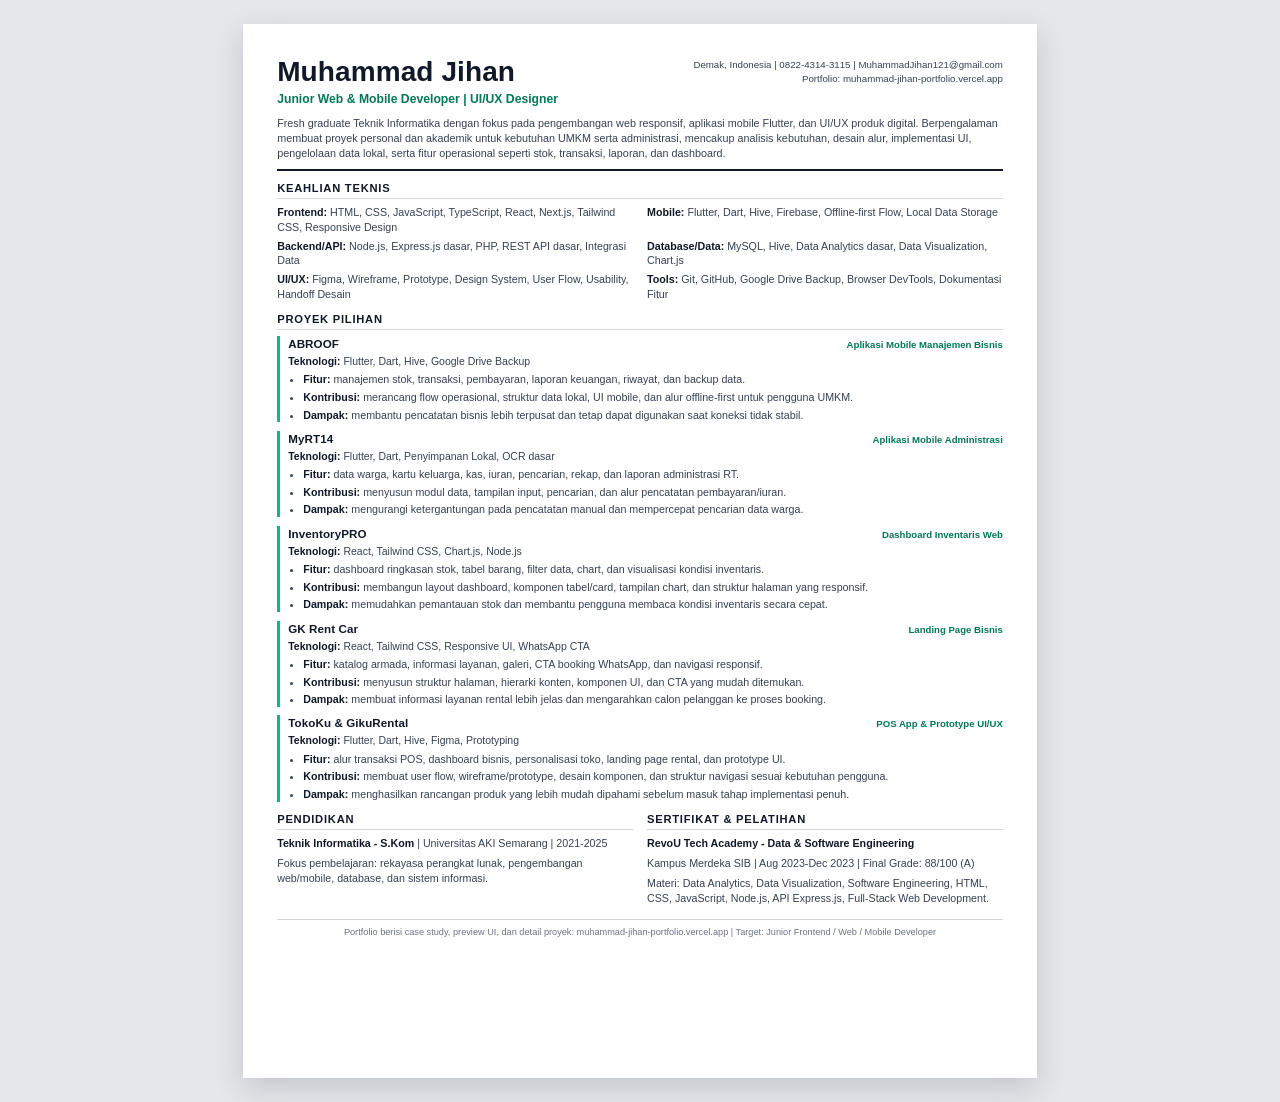
==== commit 74b360cb: "ganti cv" ====
--- a/documents/muhammad-jihan-cv.html
+++ b/documents/muhammad-jihan-cv.html
@@ -7,19 +7,25 @@
     <style>
       @page {
         size: A4;
-        margin: 10mm;
+        margin: 9mm;
       }
 
       * {
         box-sizing: border-box;
+      }
+
+      html,
+      body {
+        margin: 0;
+        padding: 0;
       }
 
       body {
         color: #111827;
         font-family: Arial, Helvetica, sans-serif;
-        font-size: 9.6px;
-        line-height: 1.34;
-        margin: 0;
+        font-size: 10.7px;
+        line-height: 1.38;
+        background: #ffffff;
       }
 
       h1,
@@ -29,137 +35,173 @@
         margin: 0;
       }
 
+      a {
+        color: inherit;
+        text-decoration: none;
+      }
+
       .page {
-        min-height: 277mm;
+        width: 100%;
+        min-height: 279mm;
       }
 
       .header {
-        border-bottom: 2px solid #111827;
-        padding-bottom: 7px;
+        border-bottom: 2.4px solid #111827;
+        padding-bottom: 8px;
       }
 
       .topline {
         align-items: flex-start;
         display: flex;
+        gap: 16px;
         justify-content: space-between;
-        gap: 14px;
       }
 
       .name {
-        font-size: 25px;
+        font-size: 28px;
         font-weight: 800;
-        letter-spacing: 0.2px;
+        letter-spacing: 0.1px;
         line-height: 1;
       }
 
       .role {
         color: #047857;
-        font-size: 11px;
+        font-size: 12.2px;
         font-weight: 700;
-        margin-top: 4px;
+        margin-top: 5px;
       }
 
       .contact {
         color: #374151;
-        font-size: 8.8px;
-        line-height: 1.4;
+        font-size: 9.7px;
+        line-height: 1.45;
         text-align: right;
+        white-space: nowrap;
       }
 
       .summary {
         color: #374151;
-        font-size: 9.8px;
-        margin-top: 7px;
+        font-size: 10.8px;
+        margin-top: 8px;
       }
 
       .section {
-        margin-top: 9px;
+        margin-top: 10px;
       }
 
       .section-title {
-        border-bottom: 1px solid #d1d5db;
+        border-bottom: 1.4px solid #d1d5db;
         color: #111827;
-        font-size: 10.2px;
+        font-size: 11.2px;
         font-weight: 800;
-        letter-spacing: 0.7px;
-        margin-bottom: 5px;
+        letter-spacing: 0.75px;
+        margin-bottom: 6px;
         padding-bottom: 2px;
         text-transform: uppercase;
       }
 
       .skills-grid {
         display: grid;
-        gap: 3px 12px;
+        gap: 4px 14px;
         grid-template-columns: 1fr 1fr;
+      }
+
+      .skill-line,
+      .project-meta,
+      .edu-line,
+      li {
+        color: #374151;
       }
 
       .skill-line strong,
       .project-meta strong,
-      .edu-line strong {
+      .edu-line strong,
+      li strong {
         color: #111827;
       }
 
-      .skill-line {
-        color: #374151;
-      }
-
       .project {
-        border-left: 3px solid #10b981;
-        margin-bottom: 7px;
-        padding-left: 7px;
+        border-left: 3.5px solid #10b981;
+        margin-bottom: 8.5px;
+        padding-left: 8px;
       }
 
       .project-head {
         align-items: baseline;
         display: flex;
-        gap: 8px;
+        gap: 10px;
         justify-content: space-between;
       }
 
       .project-title {
-        font-size: 10.4px;
+        font-size: 11.6px;
         font-weight: 800;
+        letter-spacing: 0.1px;
       }
 
       .project-type {
         color: #047857;
-        font-size: 8.6px;
+        font-size: 9.6px;
         font-weight: 700;
         white-space: nowrap;
       }
 
       .project-meta {
-        color: #374151;
-        margin-top: 1px;
+        font-size: 10.5px;
+        margin-top: 2px;
       }
 
       ul {
-        margin: 3px 0 0;
-        padding-left: 13px;
+        margin: 4px 0 0;
+        padding-left: 15px;
       }
 
       li {
-        margin-bottom: 2px;
+        margin-bottom: 2.8px;
       }
 
       .two-col {
         display: grid;
-        gap: 12px;
+        gap: 14px;
         grid-template-columns: 1fr 1fr;
       }
 
       .edu-line {
-        color: #374151;
-        margin-bottom: 4px;
+        margin-bottom: 5px;
       }
 
       .footer {
-        border-top: 1px solid #d1d5db;
+        border-top: 1.3px solid #d1d5db;
         color: #6b7280;
-        font-size: 8px;
-        margin-top: 7px;
-        padding-top: 5px;
+        font-size: 9.2px;
+        margin-top: 9px;
+        padding-top: 6px;
         text-align: center;
+      }
+
+      @media screen {
+        body {
+          background: #e5e7eb;
+          padding: 24px 0;
+        }
+
+        .page {
+          background: #ffffff;
+          box-shadow: 0 10px 28px rgba(17, 24, 39, 0.16);
+          margin: 0 auto;
+          padding: 9mm;
+          width: 210mm;
+        }
+      }
+
+      @media print {
+        body {
+          background: #ffffff;
+        }
+
+        .page {
+          padding: 0;
+        }
       }
     </style>
   </head>
@@ -169,41 +211,42 @@
         <div class="topline">
           <div>
             <h1 class="name">Muhammad Jihan</h1>
-            <p class="role">Web & Mobile Developer | UI/UX Designer</p>
+            <p class="role">Junior Web & Mobile Developer | UI/UX Designer</p>
           </div>
           <div class="contact">
             Demak, Indonesia | 0822-4314-3115 | MuhammadJihan121@gmail.com<br />
-            Portfolio: https://muhammad-jihan-portfolio.vercel.app
+            Portfolio: <a href="https://muhammad-jihan-portfolio.vercel.app">muhammad-jihan-portfolio.vercel.app</a>
           </div>
         </div>
         <p class="summary">
-          Fresh graduate Teknik Informatika yang fokus pada pengembangan web responsif, aplikasi mobile Flutter, dan UI/UX produk digital. Memiliki pengalaman project personal/akademik untuk kebutuhan UMKM dan administrasi, mulai dari analisis kebutuhan, desain alur, implementasi UI, pengelolaan data lokal, hingga penyusunan fitur operasional seperti stok, transaksi, laporan, dan dashboard.
+          Fresh graduate Teknik Informatika dengan fokus pada pengembangan web responsif, aplikasi mobile Flutter, dan UI/UX produk digital. Berpengalaman membuat proyek personal dan akademik untuk kebutuhan UMKM serta administrasi,
+          mencakup analisis kebutuhan, desain alur, implementasi UI, pengelolaan data lokal, serta fitur operasional seperti stok, transaksi, laporan, dan dashboard.
         </p>
       </header>
 
       <section class="section">
         <h2 class="section-title">Keahlian Teknis</h2>
         <div class="skills-grid">
-          <p class="skill-line"><strong>Frontend:</strong> HTML, CSS, JavaScript, TypeScript, React, Next.js, Tailwind CSS, responsive layout</p>
-          <p class="skill-line"><strong>Mobile:</strong> Flutter, Dart, Hive, Firebase, offline-first flow, local data storage</p>
-          <p class="skill-line"><strong>Backend/API:</strong> Node.js, Express.js dasar, PHP, REST API dasar, integrasi data</p>
-          <p class="skill-line"><strong>Database/Data:</strong> MySQL, Hive, data analytics dasar, data visualization, Chart.js</p>
-          <p class="skill-line"><strong>UI/UX:</strong> Figma, wireframe, prototype, design system, user flow, usability, handoff desain</p>
-          <p class="skill-line"><strong>Tools:</strong> Git, GitHub, Google Drive backup, browser DevTools, dokumentasi fitur</p>
+          <p class="skill-line"><strong>Frontend:</strong> HTML, CSS, JavaScript, TypeScript, React, Next.js, Tailwind CSS, Responsive Design</p>
+          <p class="skill-line"><strong>Mobile:</strong> Flutter, Dart, Hive, Firebase, Offline-first Flow, Local Data Storage</p>
+          <p class="skill-line"><strong>Backend/API:</strong> Node.js, Express.js dasar, PHP, REST API dasar, Integrasi Data</p>
+          <p class="skill-line"><strong>Database/Data:</strong> MySQL, Hive, Data Analytics dasar, Data Visualization, Chart.js</p>
+          <p class="skill-line"><strong>UI/UX:</strong> Figma, Wireframe, Prototype, Design System, User Flow, Usability, Handoff Desain</p>
+          <p class="skill-line"><strong>Tools:</strong> Git, GitHub, Google Drive Backup, Browser DevTools, Dokumentasi Fitur</p>
         </div>
       </section>
 
       <section class="section">
-        <h2 class="section-title">Project Pilihan</h2>
+        <h2 class="section-title">Proyek Pilihan</h2>
 
         <article class="project">
           <div class="project-head">
             <h3 class="project-title">ABROOF</h3>
             <span class="project-type">Aplikasi Mobile Manajemen Bisnis</span>
           </div>
-          <p class="project-meta"><strong>Teknologi:</strong> Flutter, Dart, Hive, Google Drive backup</p>
-          <ul>
-            <li><strong>Fitur utama:</strong> manajemen stok, transaksi, pembayaran, laporan keuangan, riwayat, dan backup data.</li>
+          <p class="project-meta"><strong>Teknologi:</strong> Flutter, Dart, Hive, Google Drive Backup</p>
+          <ul>
+            <li><strong>Fitur:</strong> manajemen stok, transaksi, pembayaran, laporan keuangan, riwayat, dan backup data.</li>
             <li><strong>Kontribusi:</strong> merancang flow operasional, struktur data lokal, UI mobile, dan alur offline-first untuk pengguna UMKM.</li>
             <li><strong>Dampak:</strong> membantu pencatatan bisnis lebih terpusat dan tetap dapat digunakan saat koneksi tidak stabil.</li>
           </ul>
@@ -214,9 +257,9 @@
             <h3 class="project-title">MyRT14</h3>
             <span class="project-type">Aplikasi Mobile Administrasi</span>
           </div>
-          <p class="project-meta"><strong>Teknologi:</strong> Flutter, Dart, penyimpanan lokal, OCR dasar</p>
-          <ul>
-            <li><strong>Fitur utama:</strong> data warga, kartu keluarga, kas, iuran, pencarian, rekap, dan laporan administrasi RT.</li>
+          <p class="project-meta"><strong>Teknologi:</strong> Flutter, Dart, Penyimpanan Lokal, OCR dasar</p>
+          <ul>
+            <li><strong>Fitur:</strong> data warga, kartu keluarga, kas, iuran, pencarian, rekap, dan laporan administrasi RT.</li>
             <li><strong>Kontribusi:</strong> menyusun modul data, tampilan input, pencarian, dan alur pencatatan pembayaran/iuran.</li>
             <li><strong>Dampak:</strong> mengurangi ketergantungan pada pencatatan manual dan mempercepat pencarian data warga.</li>
           </ul>
@@ -229,7 +272,7 @@
           </div>
           <p class="project-meta"><strong>Teknologi:</strong> React, Tailwind CSS, Chart.js, Node.js</p>
           <ul>
-            <li><strong>Fitur utama:</strong> dashboard ringkasan stok, tabel barang, filter data, chart, dan visualisasi kondisi inventaris.</li>
+            <li><strong>Fitur:</strong> dashboard ringkasan stok, tabel barang, filter data, chart, dan visualisasi kondisi inventaris.</li>
             <li><strong>Kontribusi:</strong> membangun layout dashboard, komponen tabel/card, tampilan chart, dan struktur halaman yang responsif.</li>
             <li><strong>Dampak:</strong> memudahkan pemantauan stok dan membantu pengguna membaca kondisi inventaris secara cepat.</li>
           </ul>
@@ -240,9 +283,9 @@
             <h3 class="project-title">GK Rent Car</h3>
             <span class="project-type">Landing Page Bisnis</span>
           </div>
-          <p class="project-meta"><strong>Teknologi:</strong> React, Tailwind CSS, responsive UI, WhatsApp CTA</p>
-          <ul>
-            <li><strong>Fitur utama:</strong> katalog armada, informasi layanan, galeri, CTA booking WhatsApp, dan navigasi responsif.</li>
+          <p class="project-meta"><strong>Teknologi:</strong> React, Tailwind CSS, Responsive UI, WhatsApp CTA</p>
+          <ul>
+            <li><strong>Fitur:</strong> katalog armada, informasi layanan, galeri, CTA booking WhatsApp, dan navigasi responsif.</li>
             <li><strong>Kontribusi:</strong> menyusun struktur halaman, hierarki konten, komponen UI, dan CTA yang mudah ditemukan.</li>
             <li><strong>Dampak:</strong> membuat informasi layanan rental lebih jelas dan mengarahkan calon pelanggan ke proses booking.</li>
           </ul>
@@ -253,9 +296,9 @@
             <h3 class="project-title">TokoKu & GikuRental</h3>
             <span class="project-type">POS App & Prototype UI/UX</span>
           </div>
-          <p class="project-meta"><strong>Teknologi:</strong> Flutter, Dart, Hive, Figma, prototyping</p>
-          <ul>
-            <li><strong>Fitur utama:</strong> alur transaksi POS, dashboard bisnis, personalisasi toko, landing page rental, dan prototype UI.</li>
+          <p class="project-meta"><strong>Teknologi:</strong> Flutter, Dart, Hive, Figma, Prototyping</p>
+          <ul>
+            <li><strong>Fitur:</strong> alur transaksi POS, dashboard bisnis, personalisasi toko, landing page rental, dan prototype UI.</li>
             <li><strong>Kontribusi:</strong> membuat user flow, wireframe/prototype, desain komponen, dan struktur navigasi sesuai kebutuhan pengguna.</li>
             <li><strong>Dampak:</strong> menghasilkan rancangan produk yang lebih mudah dipahami sebelum masuk tahap implementasi penuh.</li>
           </ul>
@@ -276,7 +319,7 @@
         </div>
       </section>
 
-      <p class="footer">Portfolio: https://muhammad-jihan-portfolio.vercel.app | Target: Junior Frontend Developer, Web Developer, Mobile Developer, UI/UX Designer</p>
+      <p class="footer">Portfolio berisi case study, preview UI, dan detail proyek: <a href="https://muhammad-jihan-portfolio.vercel.app">muhammad-jihan-portfolio.vercel.app</a> | Target: Junior Frontend / Web / Mobile Developer</p>
     </main>
   </body>
 </html>
